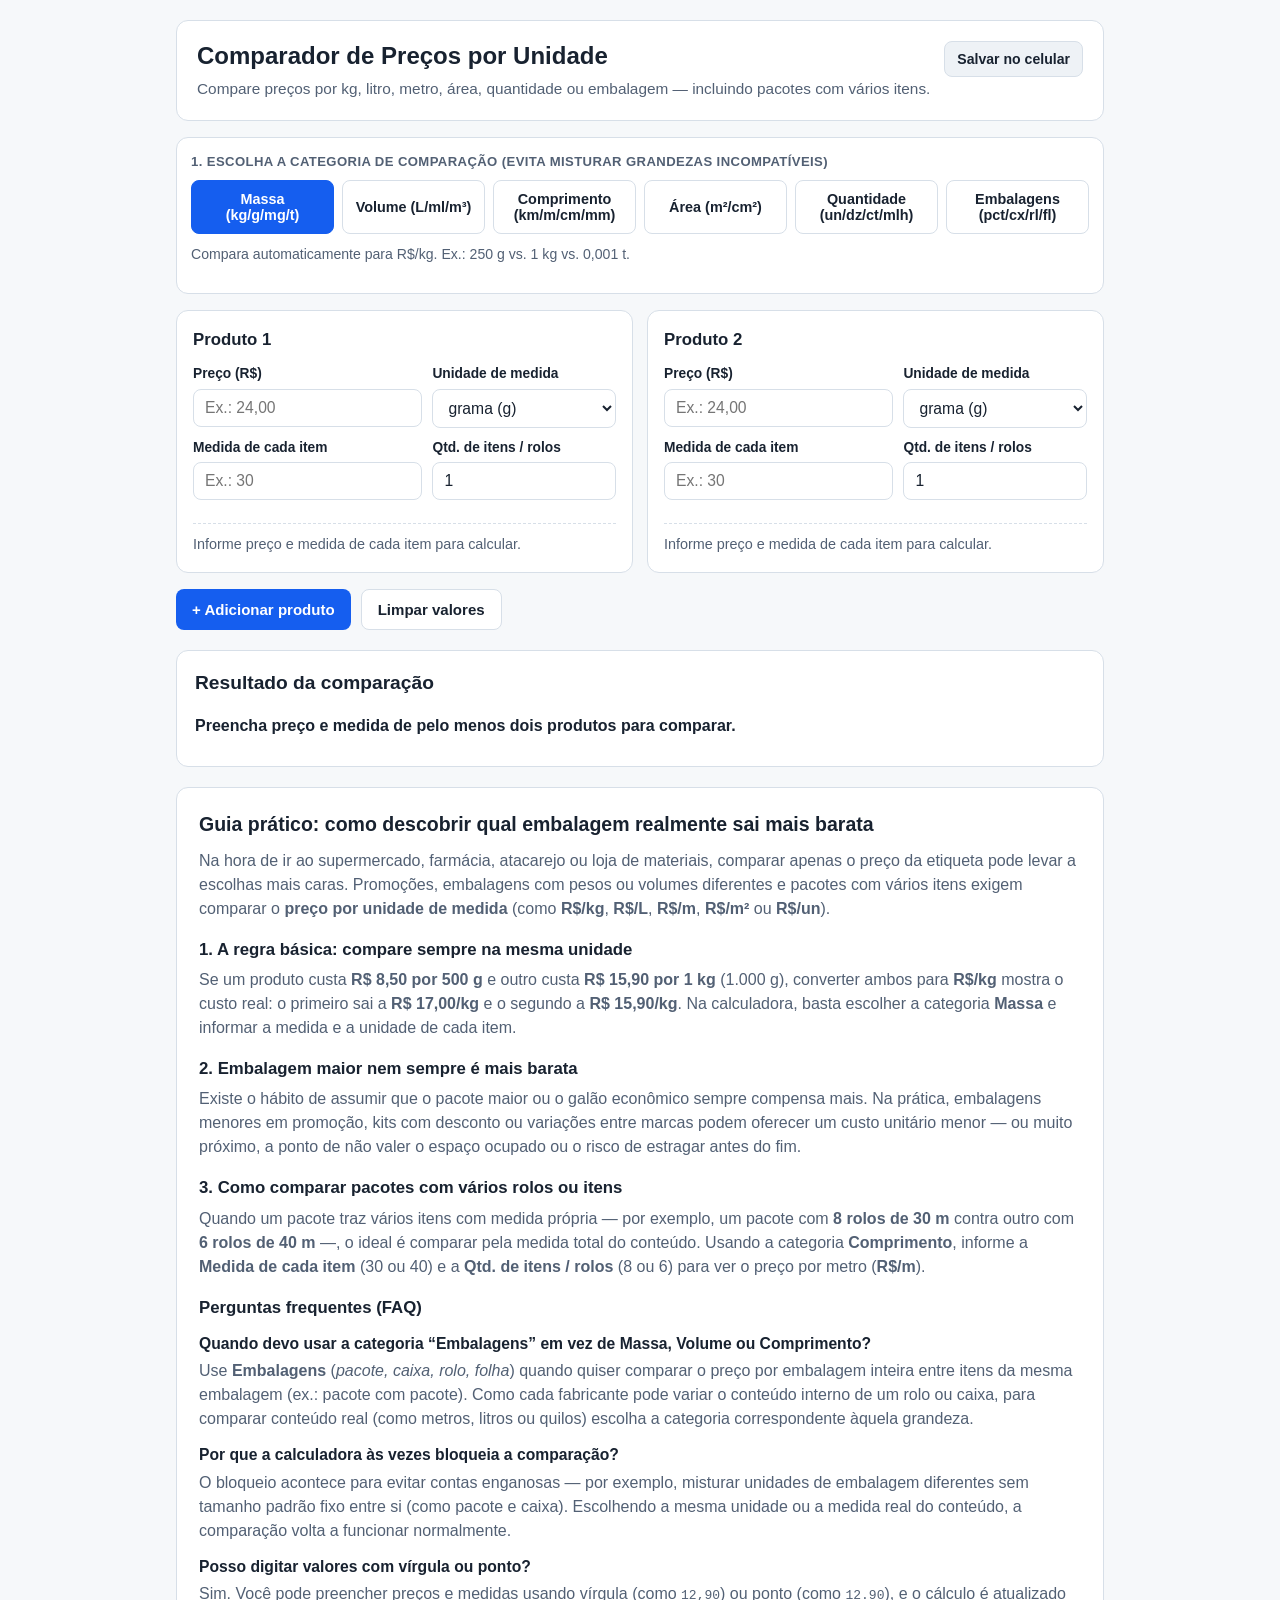
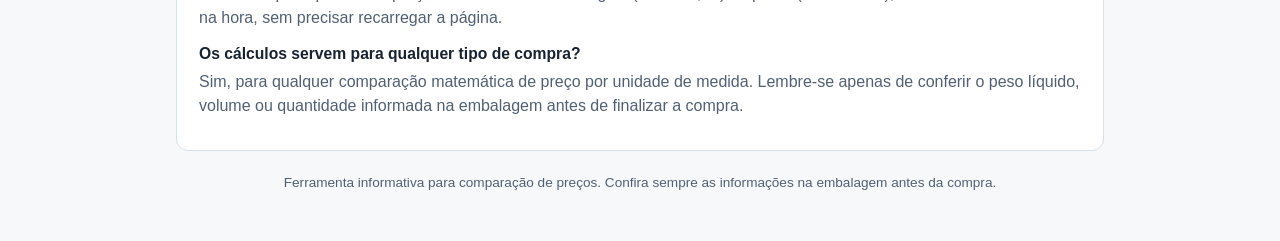
==== comparador-precos/index.html @ f1aa7ac3 "Primeira versão Primeira versão da calculadora" ====
<!DOCTYPE html>
<html lang="pt-BR">
<head>
  <meta charset="UTF-8" />
  <meta name="viewport" content="width=device-width, initial-scale=1.0" />
  <title>Comparador de Preços por Unidade</title>
  <meta name="description" content="Compare preços por kg, litro, metro, área, quantidade ou embalagem. Descubra qual opção sai mais barata, inclusive em pacotes com vários rolos ou itens." />
  <style>
    :root {
      --bg: #f6f8fa;
      --surface: #ffffff;
      --surface-alt: #eef2f6;
      --text: #182230;
      --muted: #526074;
      --border: #d7dfe8;
      --primary: #155eef;
      --primary-hover: #1049bd;
      --success-bg: #ecfdf3;
      --success-border: #86efac;
      --success-text: #166534;
      --warn-bg: #fffbeb;
      --warn-border: #fcd34d;
      --warn-text: #92400e;
      --danger-text: #b42318;
      --radius: 12px;
    }

    * {
      box-sizing: border-box;
    }

    body {
      margin: 0;
      font-family: -apple-system, BlinkMacSystemFont, "Segoe UI", Roboto, Helvetica, Arial, sans-serif;
      background-color: var(--bg);
      color: var(--text);
      line-height: 1.5;
    }

    .container {
      max-width: 960px;
      margin: 0 auto;
      padding: 20px 16px 48px;
    }

    header {
      background: var(--surface);
      border: 1px solid var(--border);
      border-radius: var(--radius);
      padding: 20px;
      margin-bottom: 16px;
    }

    .header-top {
      display: flex;
      flex-wrap: wrap;
      justify-content: space-between;
      align-items: flex-start;
      gap: 12px;
    }

    h1 {
      margin: 0 0 6px;
      font-size: 1.5rem;
      line-height: 1.25;
    }

    .subtitle {
      margin: 0;
      color: var(--muted);
      font-size: 0.96rem;
    }

    .btn-shortcut {
      background: var(--surface-alt);
      color: var(--text);
      border: 1px solid var(--border);
      border-radius: 8px;
      padding: 9px 12px;
      font-size: 0.88rem;
      font-weight: 600;
      cursor: pointer;
    }

    .btn-shortcut:hover {
      background: #e2e8f0;
    }

    .shortcut-box {
      display: none;
      margin-top: 14px;
      padding: 14px;
      background: var(--surface-alt);
      border-radius: 10px;
      border: 1px solid var(--border);
      font-size: 0.9rem;
    }

    .shortcut-box.open {
      display: block;
    }

    .shortcut-box p {
      margin: 6px 0;
    }

    .category-bar {
      background: var(--surface);
      border: 1px solid var(--border);
      border-radius: var(--radius);
      padding: 14px;
      margin-bottom: 16px;
    }

    .section-kicker {
      display: block;
      font-size: 0.82rem;
      font-weight: 700;
      color: var(--muted);
      margin-bottom: 8px;
      text-transform: uppercase;
      letter-spacing: 0.03em;
    }

    .category-buttons {
      display: grid;
      grid-template-columns: repeat(2, 1fr);
      gap: 8px;
    }

    @media (min-width: 640px) {
      .category-buttons {
        grid-template-columns: repeat(3, 1fr);
      }
    }

    @media (min-width: 820px) {
      .category-buttons {
        grid-template-columns: repeat(6, 1fr);
      }
    }

    .cat-btn {
      padding: 10px 10px;
      border-radius: 8px;
      border: 1px solid var(--border);
      background: var(--surface);
      color: var(--text);
      font-size: 0.9rem;
      font-weight: 600;
      cursor: pointer;
    }

    .cat-btn.active {
      background: var(--primary);
      border-color: var(--primary);
      color: #ffffff;
    }

    .category-helper {
      margin-top: 10px;
      font-size: 0.88rem;
      color: var(--muted);
    }

    .products-grid {
      display: grid;
      grid-template-columns: 1fr;
      gap: 14px;
      margin-bottom: 16px;
    }

    @media (min-width: 720px) {
      .products-grid {
        grid-template-columns: repeat(2, 1fr);
      }
    }

    .product-card {
      background: var(--surface);
      border: 1px solid var(--border);
      border-radius: var(--radius);
      padding: 16px;
    }

    .product-card.winner {
      border-color: var(--success-border);
      background: var(--success-bg);
    }

    .card-header {
      display: flex;
      justify-content: space-between;
      align-items: center;
      margin-bottom: 12px;
      gap: 8px;
    }

    .product-label {
      font-weight: 700;
      font-size: 1.05rem;
    }

    .card-actions {
      display: flex;
      align-items: center;
      gap: 8px;
    }

    .badge-winner {
      background: var(--success-text);
      color: #ffffff;
      font-size: 0.76rem;
      font-weight: 700;
      padding: 3px 8px;
      border-radius: 999px;
    }

    .btn-remove {
      background: transparent;
      border: none;
      color: var(--danger-text);
      font-size: 0.85rem;
      font-weight: 600;
      cursor: pointer;
      padding: 4px 6px;
    }

    .field {
      margin-bottom: 11px;
    }

    .field:last-child {
      margin-bottom: 0;
    }

    .field label {
      display: block;
      font-size: 0.86rem;
      font-weight: 600;
      margin-bottom: 4px;
    }

    .field input,
    .field select {
      width: 100%;
      padding: 9px 11px;
      font-size: 0.98rem;
      border: 1px solid var(--border);
      border-radius: 8px;
      background: #ffffff;
      color: var(--text);
    }

    .row-2 {
      display: grid;
      grid-template-columns: 1.25fr 1fr;
      gap: 10px;
    }

    @media (max-width: 480px) {
      .row-2 {
        grid-template-columns: 1fr;
      }
    }

    .item-summary {
      margin-top: 12px;
      padding-top: 10px;
      border-top: 1px dashed var(--border);
      font-size: 0.9rem;
      color: var(--muted);
      min-height: 24px;
    }

    .item-summary strong {
      color: var(--text);
    }

    .actions-bar {
      display: flex;
      flex-wrap: wrap;
      gap: 10px;
      margin-bottom: 20px;
    }

    .btn-primary {
      background: var(--primary);
      color: #ffffff;
      border: none;
      border-radius: 8px;
      padding: 11px 16px;
      font-size: 0.94rem;
      font-weight: 600;
      cursor: pointer;
    }

    .btn-primary:hover {
      background: var(--primary-hover);
    }

    .btn-secondary {
      background: var(--surface);
      color: var(--text);
      border: 1px solid var(--border);
      border-radius: 8px;
      padding: 11px 16px;
      font-size: 0.94rem;
      font-weight: 600;
      cursor: pointer;
    }

    .btn-secondary:hover {
      background: var(--surface-alt);
    }

    .summary-box {
      background: var(--surface);
      border: 1px solid var(--border);
      border-radius: var(--radius);
      padding: 18px;
      margin-bottom: 20px;
    }

    .summary-box.blocked {
      background: var(--warn-bg);
      border-color: var(--warn-border);
    }

    .summary-box h2 {
      margin: 0 0 8px;
      font-size: 1.2rem;
    }

    .summary-status {
      font-size: 1rem;
      font-weight: 700;
      margin-bottom: 10px;
    }

    .summary-status.ok {
      color: var(--success-text);
    }

    .summary-status.warn {
      color: var(--warn-text);
    }

    .comparison-list {
      margin: 0;
      padding-left: 20px;
    }

    .comparison-list li {
      margin-bottom: 6px;
    }

    .content-section {
      background: var(--surface);
      border: 1px solid var(--border);
      border-radius: var(--radius);
      padding: 22px;
      margin-bottom: 16px;
    }

    .content-section h2 {
      margin: 0 0 10px;
      font-size: 1.22rem;
    }

    .content-section h3 {
      margin: 16px 0 6px;
      font-size: 1.05rem;
    }

    .content-section h4 {
      margin: 12px 0 4px;
      font-size: 0.98rem;
    }

    .content-section p {
      margin: 0 0 10px;
      color: var(--muted);
    }

    footer {
      text-align: center;
      color: var(--muted);
      font-size: 0.85rem;
      padding-top: 6px;
    }
  </style>
</head>
<body>
  <div class="container">
    <header>
      <div class="header-top">
        <div>
          <h1>Comparador de Preços por Unidade</h1>
          <p class="subtitle">Compare preços por kg, litro, metro, área, quantidade ou embalagem — incluindo pacotes com vários itens.</p>
        </div>
        <button type="button" class="btn-shortcut" id="toggleShortcutBtn" aria-expanded="false">
          Salvar no celular
        </button>
      </div>
      <div class="shortcut-box" id="shortcutBox">
        <strong>Como adicionar na tela inicial do celular:</strong>
        <p><strong>Android (Chrome):</strong> toque nos três pontos (<strong>⋮</strong>) no canto superior e escolha <em>“Adicionar à tela inicial”</em>.</p>
        <p><strong>iPhone (Safari):</strong> toque no ícone de <em>Compartilhar</em> (quadrado com seta para cima) e depois em <em>“Adicionar à Tela de Início”</em>.</p>
      </div>
    </header>

    <section class="category-bar" aria-label="Categoria de medida">
      <span class="section-kicker">1. Escolha a categoria de comparação (evita misturar grandezas incompatíveis)</span>
      <div class="category-buttons">
        <button type="button" class="cat-btn active" data-cat="mass">Massa (kg/g/mg/t)</button>
        <button type="button" class="cat-btn" data-cat="volume">Volume (L/ml/m³)</button>
        <button type="button" class="cat-btn" data-cat="length">Comprimento (km/m/cm/mm)</button>
        <button type="button" class="cat-btn" data-cat="area">Área (m²/cm²)</button>
        <button type="button" class="cat-btn" data-cat="quantity">Quantidade (un/dz/ct/mlh)</button>
        <button type="button" class="cat-btn" data-cat="packaging">Embalagens (pct/cx/rl/fl)</button>
      </div>
      <p class="category-helper" id="categoryHelper"></p>
    </section>

    <section class="products-grid" id="productsGrid" aria-label="Produtos comparados"></section>

    <div class="actions-bar">
      <button type="button" class="btn-primary" id="addProductBtn">+ Adicionar produto</button>
      <button type="button" class="btn-secondary" id="clearAllBtn">Limpar valores</button>
    </div>

    <section class="summary-box" id="summaryBox" aria-live="polite">
      <h2>Resultado da comparação</h2>
      <p class="summary-status" id="summaryStatus">Preencha preço e medida de pelo menos dois produtos para comparar.</p>
      <ul class="comparison-list" id="comparisonList" style="display: none;"></ul>
    </section>

    <article class="content-section">
      <h2>Guia prático: como descobrir qual embalagem realmente sai mais barata</h2>
      <p>
        Na hora de ir ao supermercado, farmácia, atacarejo ou loja de materiais, comparar apenas o preço da etiqueta pode levar a escolhas mais caras. Promoções, embalagens com pesos ou volumes diferentes e pacotes com vários itens exigem comparar o <strong>preço por unidade de medida</strong> (como <strong>R$/kg</strong>, <strong>R$/L</strong>, <strong>R$/m</strong>, <strong>R$/m²</strong> ou <strong>R$/un</strong>).
      </p>

      <h3>1. A regra básica: compare sempre na mesma unidade</h3>
      <p>
        Se um produto custa <strong>R$ 8,50 por 500 g</strong> e outro custa <strong>R$ 15,90 por 1 kg</strong> (1.000 g), converter ambos para <strong>R$/kg</strong> mostra o custo real: o primeiro sai a <strong>R$ 17,00/kg</strong> e o segundo a <strong>R$ 15,90/kg</strong>. Na calculadora, basta escolher a categoria <strong>Massa</strong> e informar a medida e a unidade de cada item.
      </p>

      <h3>2. Embalagem maior nem sempre é mais barata</h3>
      <p>
        Existe o hábito de assumir que o pacote maior ou o galão econômico sempre compensa mais. Na prática, embalagens menores em promoção, kits com desconto ou variações entre marcas podem oferecer um custo unitário menor — ou muito próximo, a ponto de não valer o espaço ocupado ou o risco de estragar antes do fim.
      </p>

      <h3>3. Como comparar pacotes com vários rolos ou itens</h3>
      <p>
        Quando um pacote traz vários itens com medida própria — por exemplo, um pacote com <strong>8 rolos de 30 m</strong> contra outro com <strong>6 rolos de 40 m</strong> —, o ideal é comparar pela medida total do conteúdo. Usando a categoria <strong>Comprimento</strong>, informe a <strong>Medida de cada item</strong> (30 ou 40) e a <strong>Qtd. de itens / rolos</strong> (8 ou 6) para ver o preço por metro (<strong>R$/m</strong>).
      </p>

      <h3>Perguntas frequentes (FAQ)</h3>

      <h4>Quando devo usar a categoria “Embalagens” em vez de Massa, Volume ou Comprimento?</h4>
      <p>
        Use <strong>Embalagens</strong> (<em>pacote, caixa, rolo, folha</em>) quando quiser comparar o preço por embalagem inteira entre itens da mesma embalagem (ex.: pacote com pacote). Como cada fabricante pode variar o conteúdo interno de um rolo ou caixa, para comparar conteúdo real (como metros, litros ou quilos) escolha a categoria correspondente àquela grandeza.
      </p>

      <h4>Por que a calculadora às vezes bloqueia a comparação?</h4>
      <p>
        O bloqueio acontece para evitar contas enganosas — por exemplo, misturar unidades de embalagem diferentes sem tamanho padrão fixo entre si (como pacote e caixa). Escolhendo a mesma unidade ou a medida real do conteúdo, a comparação volta a funcionar normalmente.
      </p>

      <h4>Posso digitar valores com vírgula ou ponto?</h4>
      <p>
        Sim. Você pode preencher preços e medidas usando vírgula (como <code>12,90</code>) ou ponto (como <code>12.90</code>), e o cálculo é atualizado na hora, sem precisar recarregar a página.
      </p>

      <h4>Os cálculos servem para qualquer tipo de compra?</h4>
      <p>
        Sim, para qualquer comparação matemática de preço por unidade de medida. Lembre-se apenas de conferir o peso líquido, volume ou quantidade informada na embalagem antes de finalizar a compra.
      </p>
    </article>

    <footer>
      Ferramenta informativa para comparação de preços. Confira sempre as informações na embalagem antes da compra.
    </footer>
  </div>

  <script>
    const CATEGORIES = {
      mass: {
        label: "Massa",
        baseLabel: "kg",
        defaultUnit: "g",
        helper: "Compara automaticamente para R$/kg. Ex.: 250 g vs. 1 kg vs. 0,001 t.",
        units: [
          { value: "mg", label: "miligrama (mg)", factor: 0.000001 },
          { value: "g", label: "grama (g)", factor: 0.001 },
          { value: "kg", label: "quilograma (kg)", factor: 1 },
          { value: "t", label: "tonelada (t)", factor: 1000 }
        ]
      },
      volume: {
        label: "Volume",
        baseLabel: "L",
        defaultUnit: "ml",
        helper: "Compara automaticamente para R$/L. Ex.: 900 ml vs. 2 L vs. 0,002 m³.",
        units: [
          { value: "ml", label: "mililitro (ml)", factor: 0.001 },
          { value: "L", label: "litro (L)", factor: 1 },
          { value: "m3", label: "metro cúbico (m³)", factor: 1000 }
        ]
      },
      length: {
        label: "Comprimento",
        baseLabel: "m",
        defaultUnit: "m",
        helper: "Compara automaticamente para R$/m. Ideal para rolos com medidas diferentes (ex.: 8 rolos de 30 m vs. 6 rolos de 40 m).",
        units: [
          { value: "mm", label: "milímetro (mm)", factor: 0.001 },
          { value: "cm", label: "centímetro (cm)", factor: 0.01 },
          { value: "m", label: "metro (m)", factor: 1 },
          { value: "km", label: "quilômetro (km)", factor: 1000 }
        ]
      },
      area: {
        label: "Área",
        baseLabel: "m²",
        defaultUnit: "m2",
        helper: "Compara automaticamente para R$/m². Ex.: caixa cobrindo 2,4 m² vs. outra cobrindo 18.000 cm².",
        units: [
          { value: "cm2", label: "centímetro quadrado (cm²)", factor: 0.0001 },
          { value: "m2", label: "metro quadrado (m²)", factor: 1 }
        ]
      },
      quantity: {
        label: "Quantidade",
        baseLabel: "un",
        defaultUnit: "un",
        helper: "Compara automaticamente para R$/un. Considera unidade (1), dúzia (12), centena (100) e milhar (1.000).",
        units: [
          { value: "un", label: "unidade (un)", factor: 1 },
          { value: "dz", label: "dúzia (12 un)", factor: 12 },
          { value: "ct", label: "centena (100 un)", factor: 100 },
          { value: "mlh", label: "milhar (1.000 un)", factor: 1000 }
        ]
      },
      packaging: {
        label: "Embalagens",
        baseLabel: null,
        defaultUnit: "pct",
        helper: "Compara diretamente quando todos os itens usam a mesma embalagem (ex.: pacote com pacote). Misturar embalagem diferente sem equivalência é bloqueado.",
        units: [
          { value: "pct", label: "pacote (pct)", factor: 1 },
          { value: "cx", label: "caixa (cx)", factor: 1 },
          { value: "rl", label: "rolo (rl)", factor: 1 },
          { value: "fl", label: "folha (fl)", factor: 1 }
        ]
      }
    };

    let currentCat = "mass";
    let products = [
      createProduct(1),
      createProduct(2)
    ];

    function createProduct(id) {
      return {
        id,
        price: "",
        measure: "",
        unit: CATEGORIES[currentCat].defaultUnit,
        itemCount: "1"
      };
    }

    function parseNum(val) {
      if (typeof val !== "string") return NaN;
      const normalized = val.trim().replace(",", ".");
      if (!normalized) return NaN;
      return Number(normalized);
    }

    function formatBRL(value) {
      return value.toLocaleString("pt-BR", {
        style: "currency",
        currency: "BRL",
        minimumFractionDigits: 2,
        maximumFractionDigits: 2
      });
    }

    function formatNum(value, maxDecimals = 2) {
      return value.toLocaleString("pt-BR", {
        minimumFractionDigits: 0,
        maximumFractionDigits: maxDecimals
      });
    }

    function computeProduct(product) {
      const catConfig = CATEGORIES[currentCat];
      const price = parseNum(product.price);
      const measure = parseNum(product.measure);
      const itemCount = parseNum(product.itemCount);

      if (!(price > 0) || !(measure > 0) || !(itemCount > 0)) {
        return null;
      }

      const unitObj = catConfig.units.find((u) => u.value === product.unit) || catConfig.units[0];
      const totalNormalized = measure * unitObj.factor * itemCount;

      if (!(totalNormalized > 0)) {
        return null;
      }

      const unitLabel = currentCat === "packaging" ? unitObj.label.split(" ")[0] : catConfig.baseLabel;
      return {
        unitValue: unitObj.value,
        unitLabel,
        totalNormalized,
        pricePerNormalized: price / totalNormalized
      };
    }

    function setCategory(newCat) {
      if (!CATEGORIES[newCat]) return;
      currentCat = newCat;

      document.querySelectorAll(".cat-btn").forEach((btn) => {
        btn.classList.toggle("active", btn.dataset.cat === newCat);
      });

      const defaultUnit = CATEGORIES[newCat].defaultUnit;
      products = products.map((p) => ({
        ...p,
        unit: defaultUnit
      }));

      render();
    }

    function addProduct() {
      const nextId = products.reduce((acc, p) => Math.max(acc, p.id), 0) + 1;
      products.push(createProduct(nextId));
      render();
    }

    function removeProduct(id) {
      if (products.length <= 2) return;
      products = products.filter((p) => p.id !== id);
      render();
    }

    function clearAll() {
      const defaultUnit = CATEGORIES[currentCat].defaultUnit;
      products = products.map((p) => ({
        ...p,
        price: "",
        measure: "",
        unit: defaultUnit,
        itemCount: "1"
      }));
      render();
    }

    function escapeHtml(str) {
      return String(str)
        .replace(/&/g, "&amp;")
        .replace(/</g, "&lt;")
        .replace(/>/g, "&gt;")
        .replace(/"/g, "&quot;");
    }

    function escapeAttr(str) {
      return escapeHtml(str).replace(/'/g, "&#39;");
    }

    function render() {
      const grid = document.getElementById("productsGrid");
      const helper = document.getElementById("categoryHelper");
      const catConfig = CATEGORIES[currentCat];

      helper.textContent = catConfig.helper;
      grid.innerHTML = "";

      products.forEach((p, idx) => {
        const label = `Produto ${idx + 1}`;
        const calc = computeProduct(p);
        const unitOptions = catConfig.units
          .map((u) => `<option value="${u.value}" ${p.unit === u.value ? "selected" : ""}>${u.label}</option>`)
          .join("");

        const card = document.createElement("div");
        card.className = "product-card";
        card.dataset.id = String(p.id);

        card.innerHTML = `
          <div class="card-header">
            <span class="product-label">${label}</span>
            <div class="card-actions">
              ${products.length > 2 ? `<button type="button" class="btn-remove" data-remove-id="${p.id}">Remover</button>` : ""}
            </div>
          </div>

          <div class="row-2">
            <div class="field">
              <label for="price-${p.id}">Preço (R$)</label>
              <input type="text" inputmode="decimal" id="price-${p.id}" placeholder="Ex.: 24,00" value="${escapeAttr(p.price)}" data-id="${p.id}" data-field="price" />
            </div>

            <div class="field">
              <label for="unit-${p.id}">Unidade de medida</label>
              <select id="unit-${p.id}" data-id="${p.id}" data-field="unit">
                ${unitOptions}
              </select>
            </div>
          </div>

          <div class="row-2">
            <div class="field">
              <label for="measure-${p.id}">Medida de cada item</label>
              <input type="text" inputmode="decimal" id="measure-${p.id}" placeholder="Ex.: 30" value="${escapeAttr(p.measure)}" data-id="${p.id}" data-field="measure" />
            </div>

            <div class="field">
              <label for="items-${p.id}">Qtd. de itens / rolos</label>
              <input type="text" inputmode="decimal" id="items-${p.id}" placeholder="1" value="${escapeAttr(p.itemCount)}" data-id="${p.id}" data-field="itemCount" />
            </div>
          </div>

          <div class="item-summary">
            ${calc
              ? `Total: <strong>${formatNum(calc.totalNormalized, 3)} ${calc.unitLabel}</strong> · Preço por ${calc.unitLabel}: <strong>${formatBRL(calc.pricePerNormalized)} / ${calc.unitLabel}</strong>`
              : "Informe preço e medida de cada item para calcular."
            }
          </div>
        `;

        grid.appendChild(card);
      });

      grid.querySelectorAll("input, select").forEach((el) => {
        const evt = el.tagName === "SELECT" ? "change" : "input";
        el.addEventListener(evt, (e) => {
          const id = Number(e.target.dataset.id);
          const field = e.target.dataset.field;
          const target = products.find((item) => item.id === id);
          if (!target || !field) return;
          target[field] = e.target.value;
          updateComparison();
        });
      });

      grid.querySelectorAll(".btn-remove").forEach((btn) => {
        btn.addEventListener("click", () => {
          removeProduct(Number(btn.dataset.removeId));
        });
      });

      updateComparison();
    }

    function updateComparison() {
      const summaryBox = document.getElementById("summaryBox");
      const summaryStatus = document.getElementById("summaryStatus");
      const comparisonList = document.getElementById("comparisonList");
      const cards = document.querySelectorAll(".product-card");

      const entries = products.map((p, idx) => {
        const label = `Produto ${idx + 1}`;
        const calc = computeProduct(p);
        return { id: p.id, idx, label, calc };
      });

      entries.forEach((entry, idx) => {
        const card = cards[idx];
        if (!card) return;
        const summaryEl = card.querySelector(".item-summary");
        if (summaryEl) {
          summaryEl.innerHTML = entry.calc
            ? `Total: <strong>${formatNum(entry.calc.totalNormalized, 3)} ${entry.calc.unitLabel}</strong> · Preço por ${entry.calc.unitLabel}: <strong>${formatBRL(entry.calc.pricePerNormalized)} / ${entry.calc.unitLabel}</strong>`
            : "Informe preço e medida de cada item para calcular.";
        }
      });

      const valid = entries.filter((e) => e.calc !== null);

      cards.forEach((card) => {
        card.classList.remove("winner");
        const badge = card.querySelector(".badge-winner");
        if (badge) badge.remove();
      });

      summaryBox.classList.remove("blocked");
      summaryStatus.classList.remove("ok", "warn");

      if (valid.length < 2) {
        summaryStatus.textContent = "Preencha preço e medida de pelo menos dois produtos para comparar.";
        comparisonList.style.display = "none";
        comparisonList.innerHTML = "";
        return;
      }

      if (currentCat === "packaging") {
        const distinctPackUnits = new Set(valid.map((v) => v.calc.unitValue));
        if (distinctPackUnits.size > 1) {
          summaryBox.classList.add("blocked");
          summaryStatus.classList.add("warn");
          summaryStatus.textContent =
            "Comparação bloqueada: você selecionou embalagens diferentes (ex.: pacote, caixa, rolo ou folha), que não têm tamanho padrão fixo entre si. Use a mesma unidade de embalagem ou mude para a categoria da medida real do conteúdo.";
          comparisonList.style.display = "none";
          comparisonList.innerHTML = "";
          return;
        }
      }

      valid.sort((a, b) => a.calc.pricePerNormalized - b.calc.pricePerNormalized);
      const best = valid[0];
      const second = valid[1];

      const winnerCard = document.querySelector(`.product-card[data-id="${best.id}"]`);
      if (winnerCard) {
        winnerCard.classList.add("winner");
        const actionsDiv = winnerCard.querySelector(".card-actions");
        if (actionsDiv && !actionsDiv.querySelector(".badge-winner")) {
          const badge = document.createElement("span");
          badge.className = "badge-winner";
          badge.textContent = "Mais barato";
          actionsDiv.prepend(badge);
        }
      }

      const savingsVsSecond = ((second.calc.pricePerNormalized - best.calc.pricePerNormalized) / second.calc.pricePerNormalized) * 100;

      summaryStatus.classList.add("ok");
      summaryStatus.textContent =
        `${best.label} é o mais barato (${formatBRL(best.calc.pricePerNormalized)} / ${best.calc.unitLabel}) — ` +
        `${formatNum(savingsVsSecond, 1)}% mais econômico que ${second.label}.`;

      comparisonList.style.display = "block";
      comparisonList.innerHTML = valid
        .map((item, position) => {
          if (position === 0) {
            return `<li><strong>${escapeHtml(item.label)}:</strong> ${formatBRL(item.calc.pricePerNormalized)} / ${item.calc.unitLabel} <em>(menor preço unitário)</em></li>`;
          }
          const diffPct = ((item.calc.pricePerNormalized - best.calc.pricePerNormalized) / best.calc.pricePerNormalized) * 100;
          return `<li><strong>${escapeHtml(item.label)}:</strong> ${formatBRL(item.calc.pricePerNormalized)} / ${item.calc.unitLabel} (+${formatNum(diffPct, 1)}% acima do mais barato)</li>`;
        })
        .join("");
    }

    document.querySelectorAll(".cat-btn").forEach((btn) => {
      btn.addEventListener("click", () => setCategory(btn.dataset.cat));
    });

    document.getElementById("addProductBtn").addEventListener("click", addProduct);
    document.getElementById("clearAllBtn").addEventListener("click", clearAll);

    const shortcutBtn = document.getElementById("toggleShortcutBtn");
    const shortcutBox = document.getElementById("shortcutBox");
    shortcutBtn.addEventListener("click", () => {
      const open = shortcutBox.classList.toggle("open");
      shortcutBtn.setAttribute("aria-expanded", String(open));
    });

    render();
  </script>
</body>
</html>
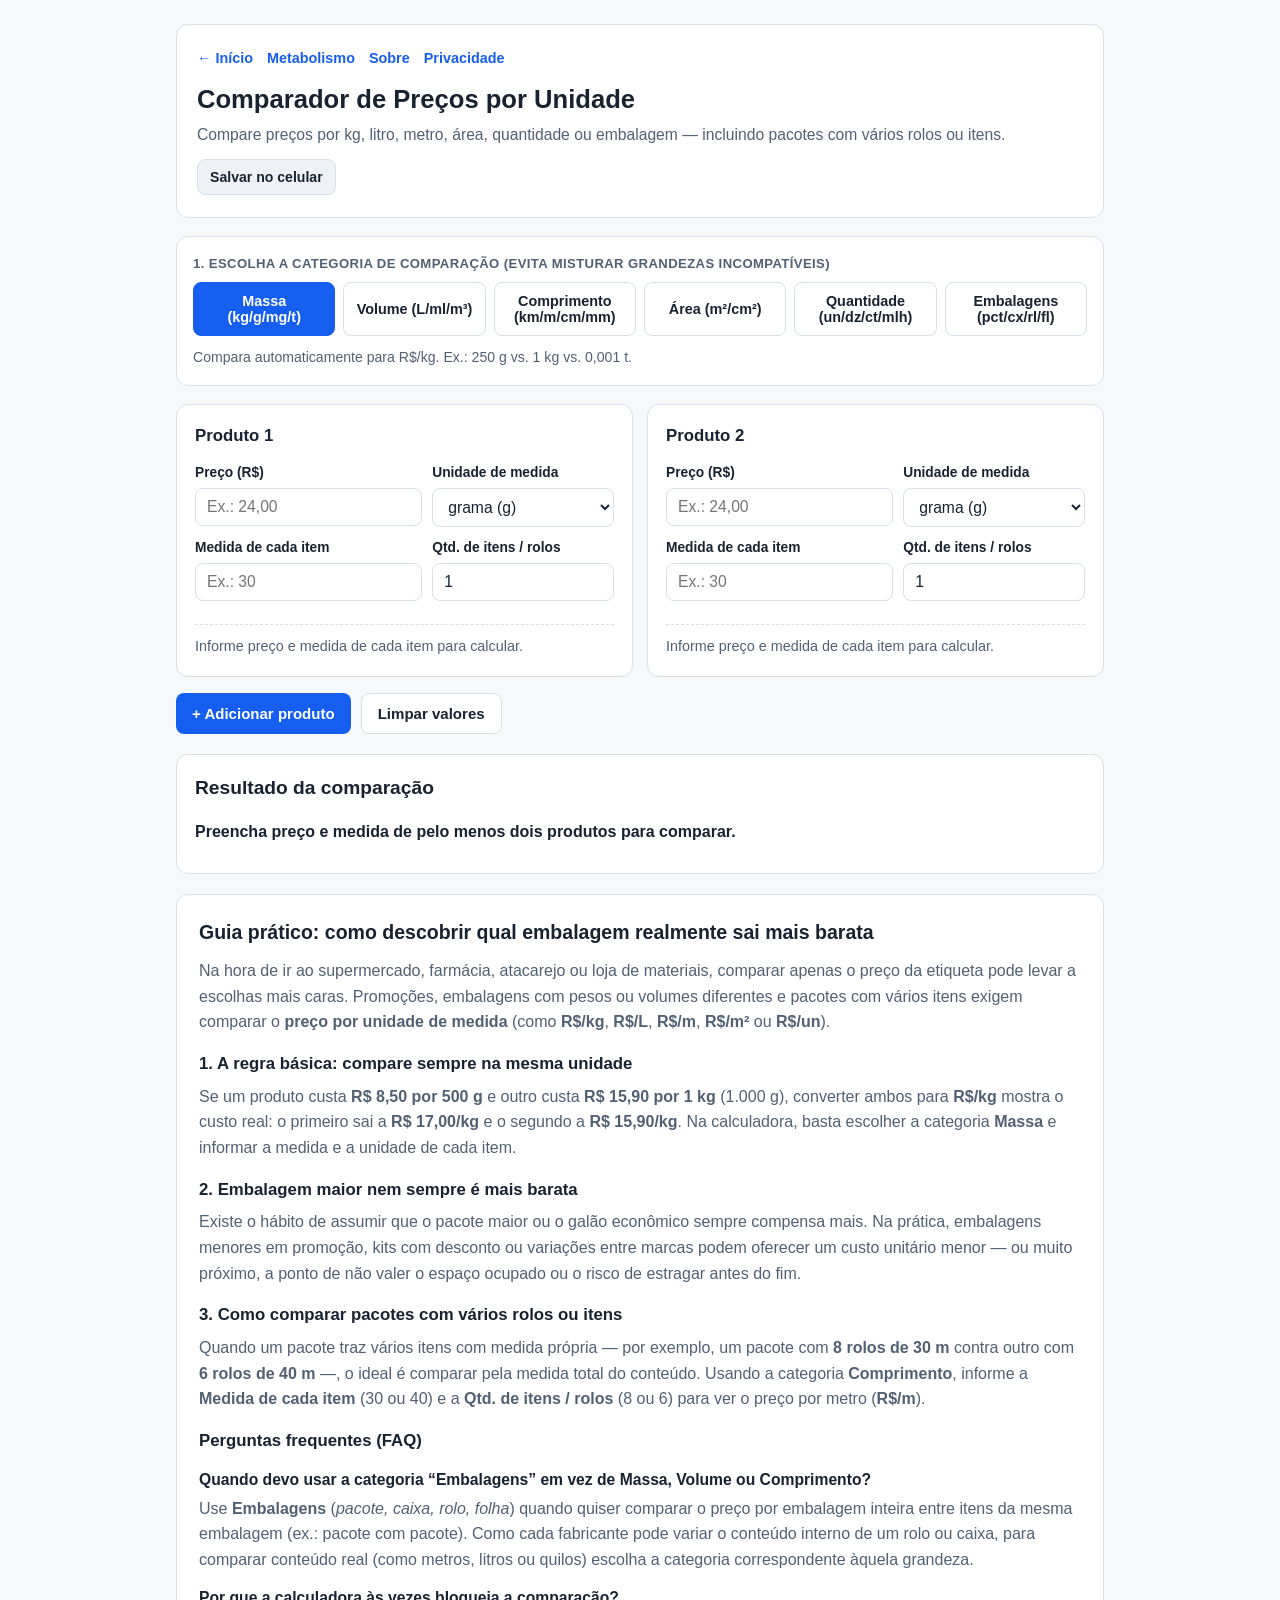
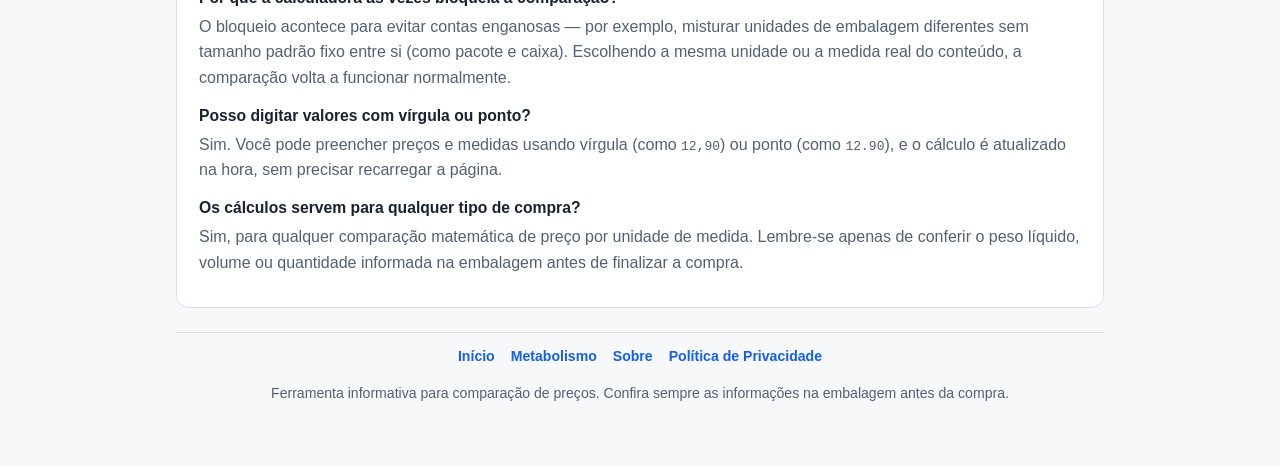
==== commit d493fbb1: "Update index.html" ====
--- a/comparador-precos/index.html
+++ b/comparador-precos/index.html
@@ -3,8 +3,10 @@
 <head>
   <meta charset="UTF-8" />
   <meta name="viewport" content="width=device-width, initial-scale=1.0" />
-  <title>Comparador de Preços por Unidade</title>
+  <meta name="google-site-verification" content="RjLbokirzDms_mRlaeNsjQICfXBWl8bO95yAbyRcK9w" />
+  <title>Comparador de Preços por Unidade — R$/kg, R$/L, R$/m e Embalagens</title>
   <meta name="description" content="Compare preços por kg, litro, metro, área, quantidade ou embalagem. Descubra qual opção sai mais barata, inclusive em pacotes com vários rolos ou itens." />
+  <link rel="canonical" href="https://calculadoras-uteis.pages.dev/comparador-precos/" />
   <style>
     :root {
       --bg: #f6f8fa;
@@ -34,21 +36,39 @@
       font-family: -apple-system, BlinkMacSystemFont, "Segoe UI", Roboto, Helvetica, Arial, sans-serif;
       background-color: var(--bg);
       color: var(--text);
-      line-height: 1.5;
+      line-height: 1.6;
     }
 
     .container {
       max-width: 960px;
       margin: 0 auto;
-      padding: 20px 16px 48px;
+      padding: 24px 16px 48px;
     }
 
     header {
       background: var(--surface);
       border: 1px solid var(--border);
       border-radius: var(--radius);
-      padding: 20px;
-      margin-bottom: 16px;
+      padding: 22px 20px;
+      margin-bottom: 18px;
+    }
+
+    .top-nav {
+      display: flex;
+      flex-wrap: wrap;
+      gap: 14px;
+      margin-bottom: 14px;
+      font-size: 0.9rem;
+    }
+
+    .top-nav a {
+      color: var(--primary);
+      text-decoration: none;
+      font-weight: 600;
+    }
+
+    .top-nav a:hover {
+      text-decoration: underline;
     }
 
     .header-top {
@@ -61,14 +81,14 @@
 
     h1 {
       margin: 0 0 6px;
-      font-size: 1.5rem;
+      font-size: 1.6rem;
       line-height: 1.25;
     }
 
     .subtitle {
       margin: 0;
       color: var(--muted);
-      font-size: 0.96rem;
+      font-size: 0.98rem;
     }
 
     .btn-shortcut {
@@ -101,15 +121,16 @@
     }
 
     .shortcut-box p {
-      margin: 6px 0;
+      margin: 6px 0 0;
+      color: var(--muted);
     }
 
     .category-bar {
       background: var(--surface);
       border: 1px solid var(--border);
       border-radius: var(--radius);
-      padding: 14px;
-      margin-bottom: 16px;
+      padding: 16px;
+      margin-bottom: 18px;
     }
 
     .section-kicker {
@@ -159,6 +180,7 @@
 
     .category-helper {
       margin-top: 10px;
+      margin-bottom: 0;
       font-size: 0.88rem;
       color: var(--muted);
     }
@@ -180,7 +202,7 @@
       background: var(--surface);
       border: 1px solid var(--border);
       border-radius: var(--radius);
-      padding: 16px;
+      padding: 18px;
     }
 
     .product-card.winner {
@@ -386,18 +408,44 @@
     footer {
       text-align: center;
       color: var(--muted);
-      font-size: 0.85rem;
-      padding-top: 6px;
+      font-size: 0.88rem;
+      padding-top: 12px;
+      border-top: 1px solid var(--border);
+      margin-top: 24px;
+    }
+
+    .footer-links {
+      display: flex;
+      justify-content: center;
+      flex-wrap: wrap;
+      gap: 16px;
+      margin-bottom: 8px;
+    }
+
+    .footer-links a {
+      color: var(--primary);
+      text-decoration: none;
+      font-weight: 600;
+    }
+
+    .footer-links a:hover {
+      text-decoration: underline;
     }
   </style>
 </head>
 <body>
   <div class="container">
     <header>
+      <nav class="top-nav" aria-label="Navegação principal">
+        <a href="../">← Início</a>
+        <a href="../metabolismo/">Metabolismo</a>
+        <a href="../sobre/">Sobre</a>
+        <a href="../privacidade/">Privacidade</a>
+      </nav>
       <div class="header-top">
         <div>
           <h1>Comparador de Preços por Unidade</h1>
-          <p class="subtitle">Compare preços por kg, litro, metro, área, quantidade ou embalagem — incluindo pacotes com vários itens.</p>
+          <p class="subtitle">Compare preços por kg, litro, metro, área, quantidade ou embalagem — incluindo pacotes com vários rolos ou itens.</p>
         </div>
         <button type="button" class="btn-shortcut" id="toggleShortcutBtn" aria-expanded="false">
           Salvar no celular
@@ -481,7 +529,13 @@
     </article>
 
     <footer>
-      Ferramenta informativa para comparação de preços. Confira sempre as informações na embalagem antes da compra.
+      <div class="footer-links">
+        <a href="../">Início</a>
+        <a href="../metabolismo/">Metabolismo</a>
+        <a href="../sobre/">Sobre</a>
+        <a href="../privacidade/">Política de Privacidade</a>
+      </div>
+      <p>Ferramenta informativa para comparação de preços. Confira sempre as informações na embalagem antes da compra.</p>
     </footer>
   </div>
 
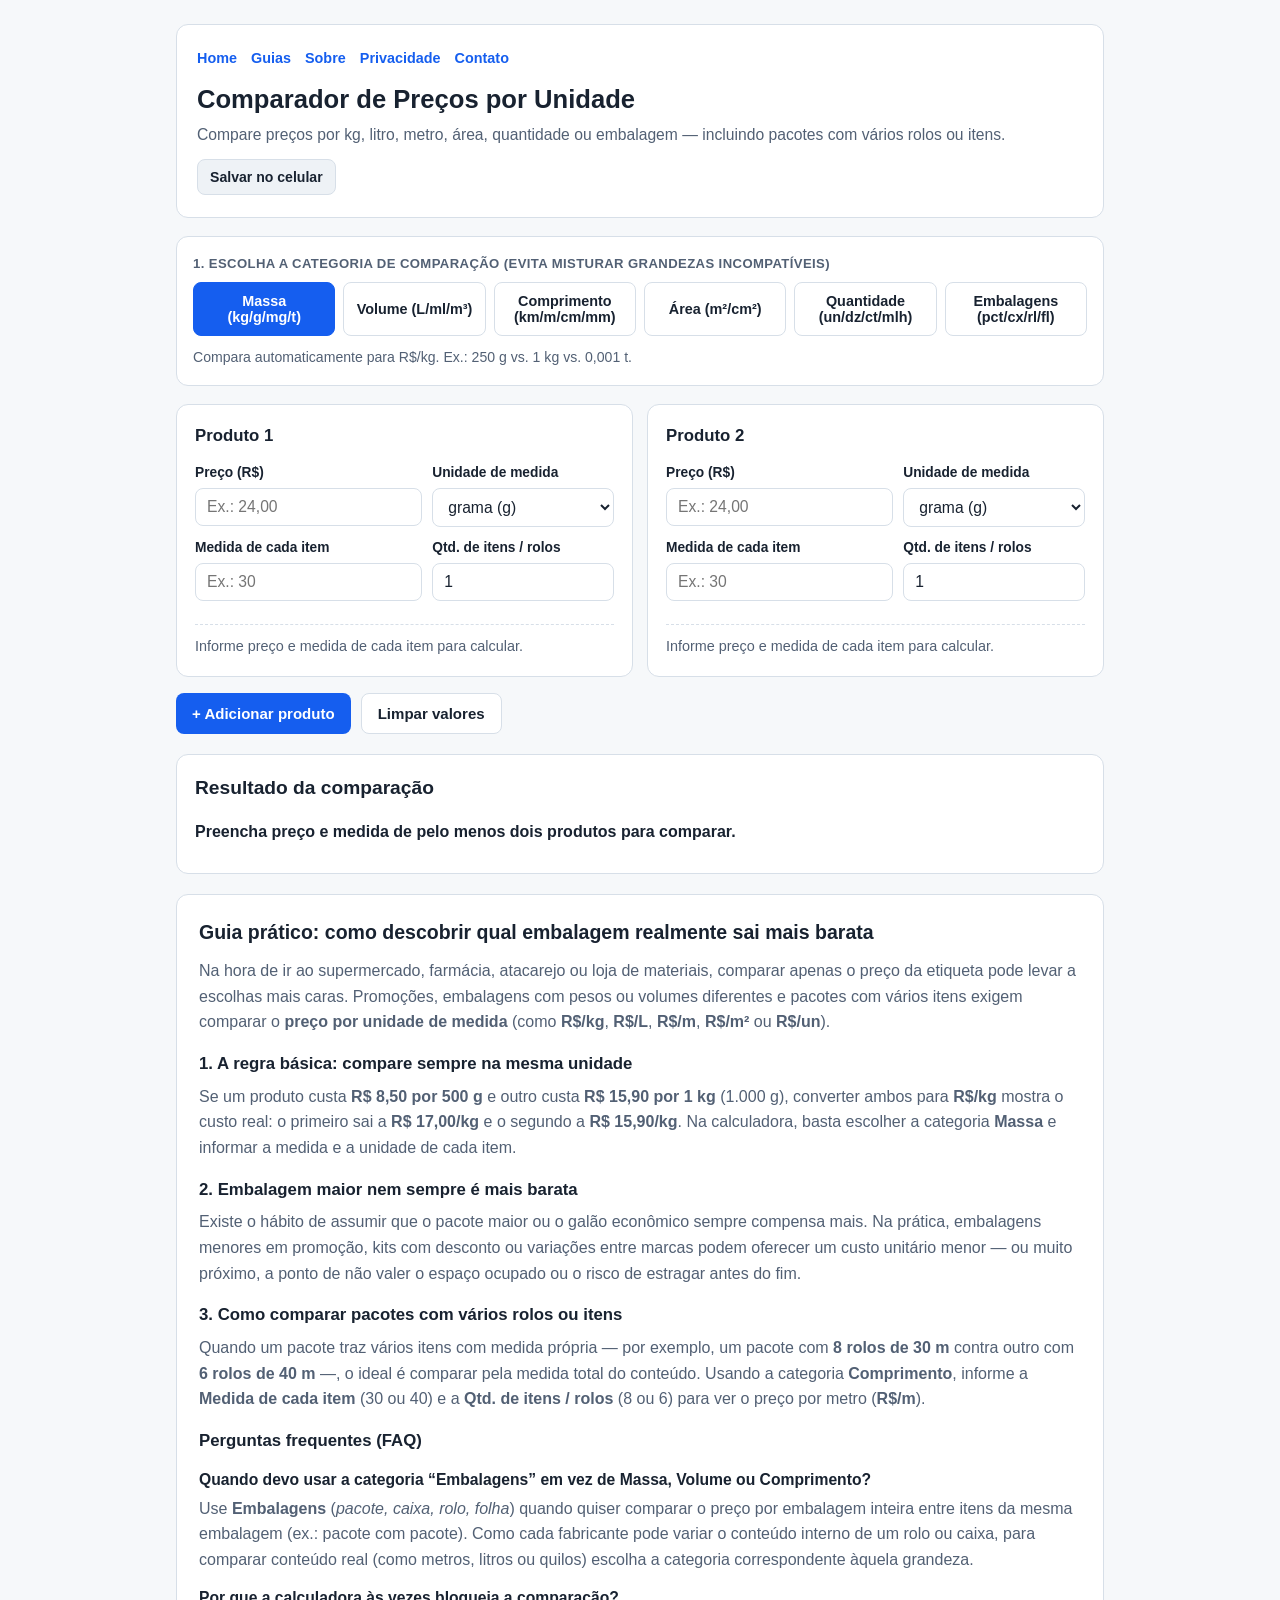
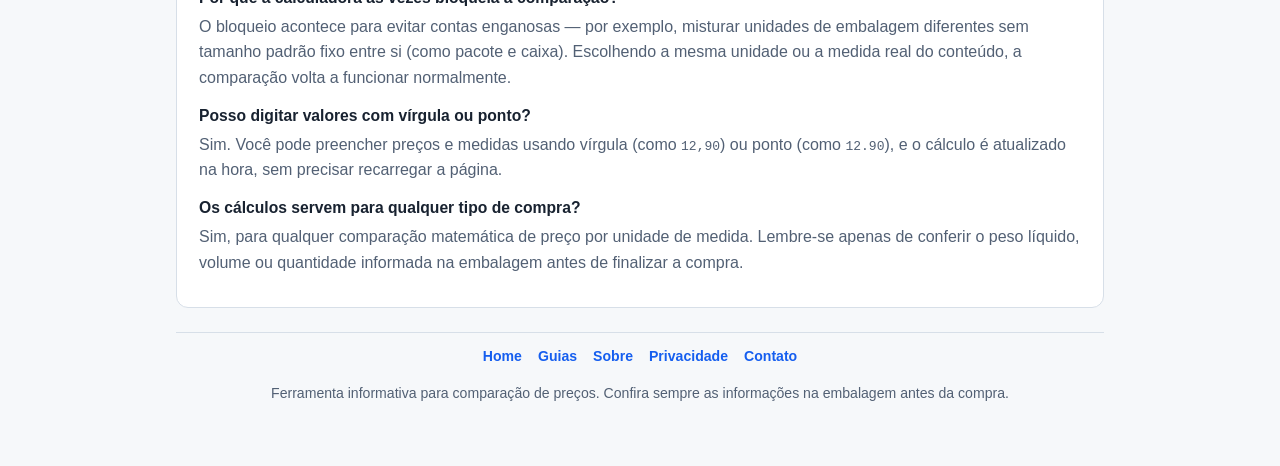
==== commit 9bad75ad: "Update index.html" ====
--- a/comparador-precos/index.html
+++ b/comparador-precos/index.html
@@ -27,7 +27,9 @@
       --radius: 12px;
     }
 
-    * {
+    *,
+    *::before,
+    *::after {
       box-sizing: border-box;
     }
 
@@ -45,7 +47,7 @@
       padding: 24px 16px 48px;
     }
 
-    header {
+    .tool-header {
       background: var(--surface);
       border: 1px solid var(--border);
       border-radius: var(--radius);
@@ -414,6 +416,11 @@
       margin-top: 24px;
     }
 
+    .footer-inner {
+      max-width: 960px;
+      margin: 0 auto;
+    }
+
     .footer-links {
       display: flex;
       justify-content: center;
@@ -435,12 +442,13 @@
 </head>
 <body>
   <div class="container">
-    <header>
+    <header class="tool-header">
       <nav class="top-nav" aria-label="Navegação principal">
-        <a href="../">← Início</a>
-        <a href="../metabolismo/">Metabolismo</a>
-        <a href="../sobre/">Sobre</a>
-        <a href="../privacidade/">Privacidade</a>
+        <a href="/">Home</a>
+        <a href="/guias/">Guias</a>
+        <a href="/sobre/">Sobre</a>
+        <a href="/privacidade/">Privacidade</a>
+        <a href="/contato/">Contato</a>
       </nav>
       <div class="header-top">
         <div>
@@ -529,13 +537,16 @@
     </article>
 
     <footer>
-      <div class="footer-links">
-        <a href="../">Início</a>
-        <a href="../metabolismo/">Metabolismo</a>
-        <a href="../sobre/">Sobre</a>
-        <a href="../privacidade/">Política de Privacidade</a>
+      <div class="footer-inner">
+        <nav class="footer-links" aria-label="Links do rodapé">
+          <a href="/">Home</a>
+          <a href="/guias/">Guias</a>
+          <a href="/sobre/">Sobre</a>
+          <a href="/privacidade/">Privacidade</a>
+          <a href="/contato/">Contato</a>
+        </nav>
+        <p>Ferramenta informativa para comparação de preços. Confira sempre as informações na embalagem antes da compra.</p>
       </div>
-      <p>Ferramenta informativa para comparação de preços. Confira sempre as informações na embalagem antes da compra.</p>
     </footer>
   </div>
 
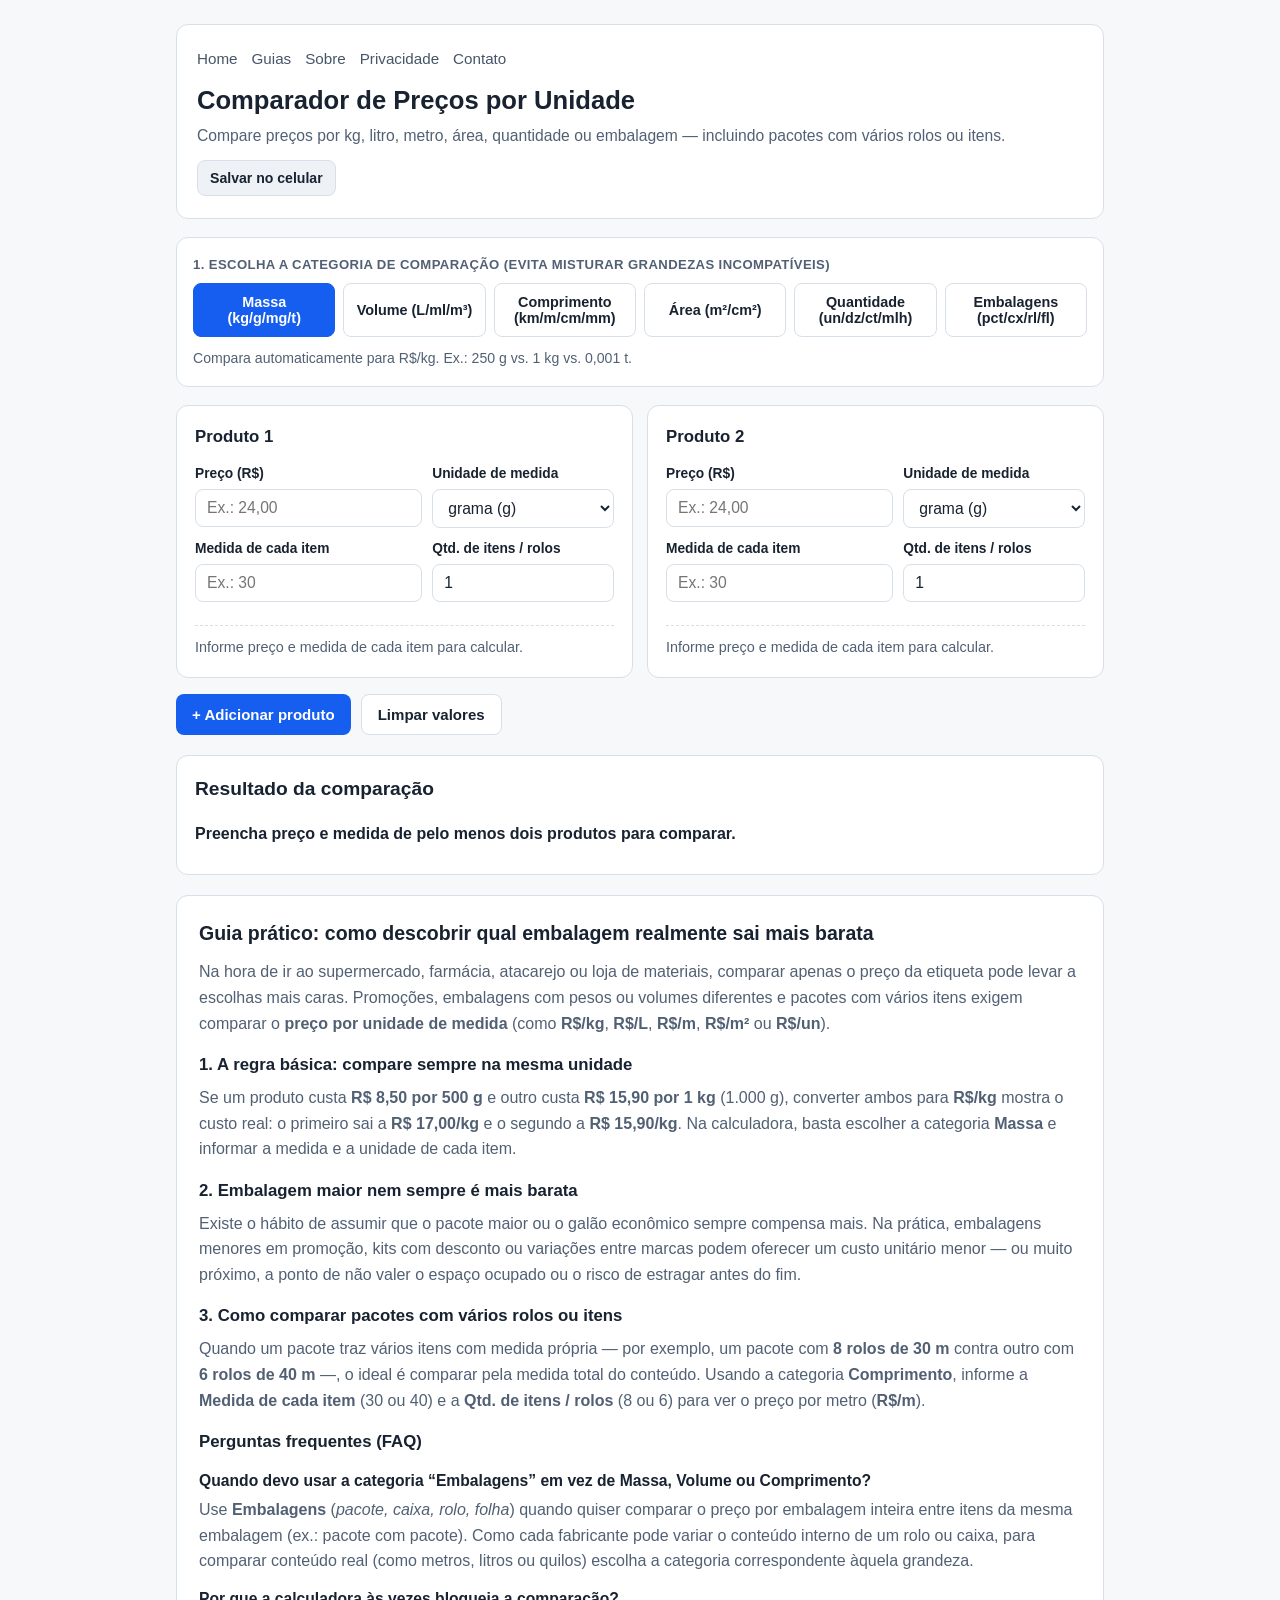
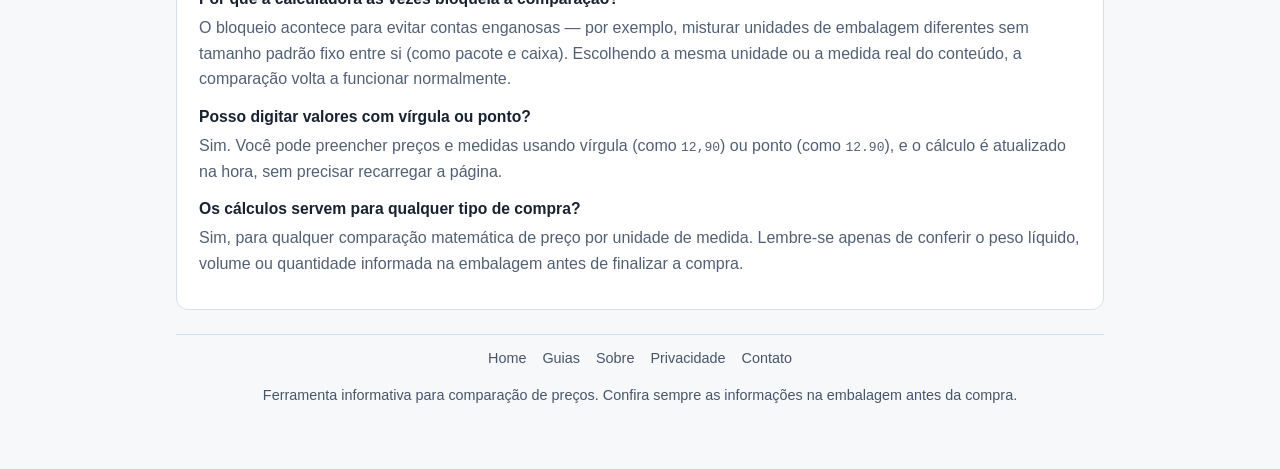
==== commit d17fe28d: "Update index.html" ====
--- a/comparador-precos/index.html
+++ b/comparador-precos/index.html
@@ -14,6 +14,7 @@
       --surface-alt: #eef2f6;
       --text: #182230;
       --muted: #526074;
+      --text-muted: #475569;
       --border: #d7dfe8;
       --primary: #155eef;
       --primary-hover: #1049bd;
@@ -60,16 +61,19 @@
       flex-wrap: wrap;
       gap: 14px;
       margin-bottom: 14px;
-      font-size: 0.9rem;
+      font-size: 0.95rem;
     }
 
     .top-nav a {
-      color: var(--primary);
+      color: var(--text-muted);
       text-decoration: none;
-      font-weight: 600;
-    }
-
-    .top-nav a:hover {
+      font-weight: 500;
+      transition: color 0.15s ease;
+    }
+
+    .top-nav a:hover,
+    .top-nav a:focus-visible {
+      color: var(--text);
       text-decoration: underline;
     }
 
@@ -409,8 +413,8 @@
 
     footer {
       text-align: center;
-      color: var(--muted);
-      font-size: 0.88rem;
+      color: var(--text-muted);
+      font-size: 0.9rem;
       padding-top: 12px;
       border-top: 1px solid var(--border);
       margin-top: 24px;
@@ -430,12 +434,15 @@
     }
 
     .footer-links a {
-      color: var(--primary);
+      color: var(--text-muted);
       text-decoration: none;
-      font-weight: 600;
-    }
-
-    .footer-links a:hover {
+      font-weight: 500;
+      transition: color 0.15s ease;
+    }
+
+    .footer-links a:hover,
+    .footer-links a:focus-visible {
+      color: var(--text);
       text-decoration: underline;
     }
   </style>
